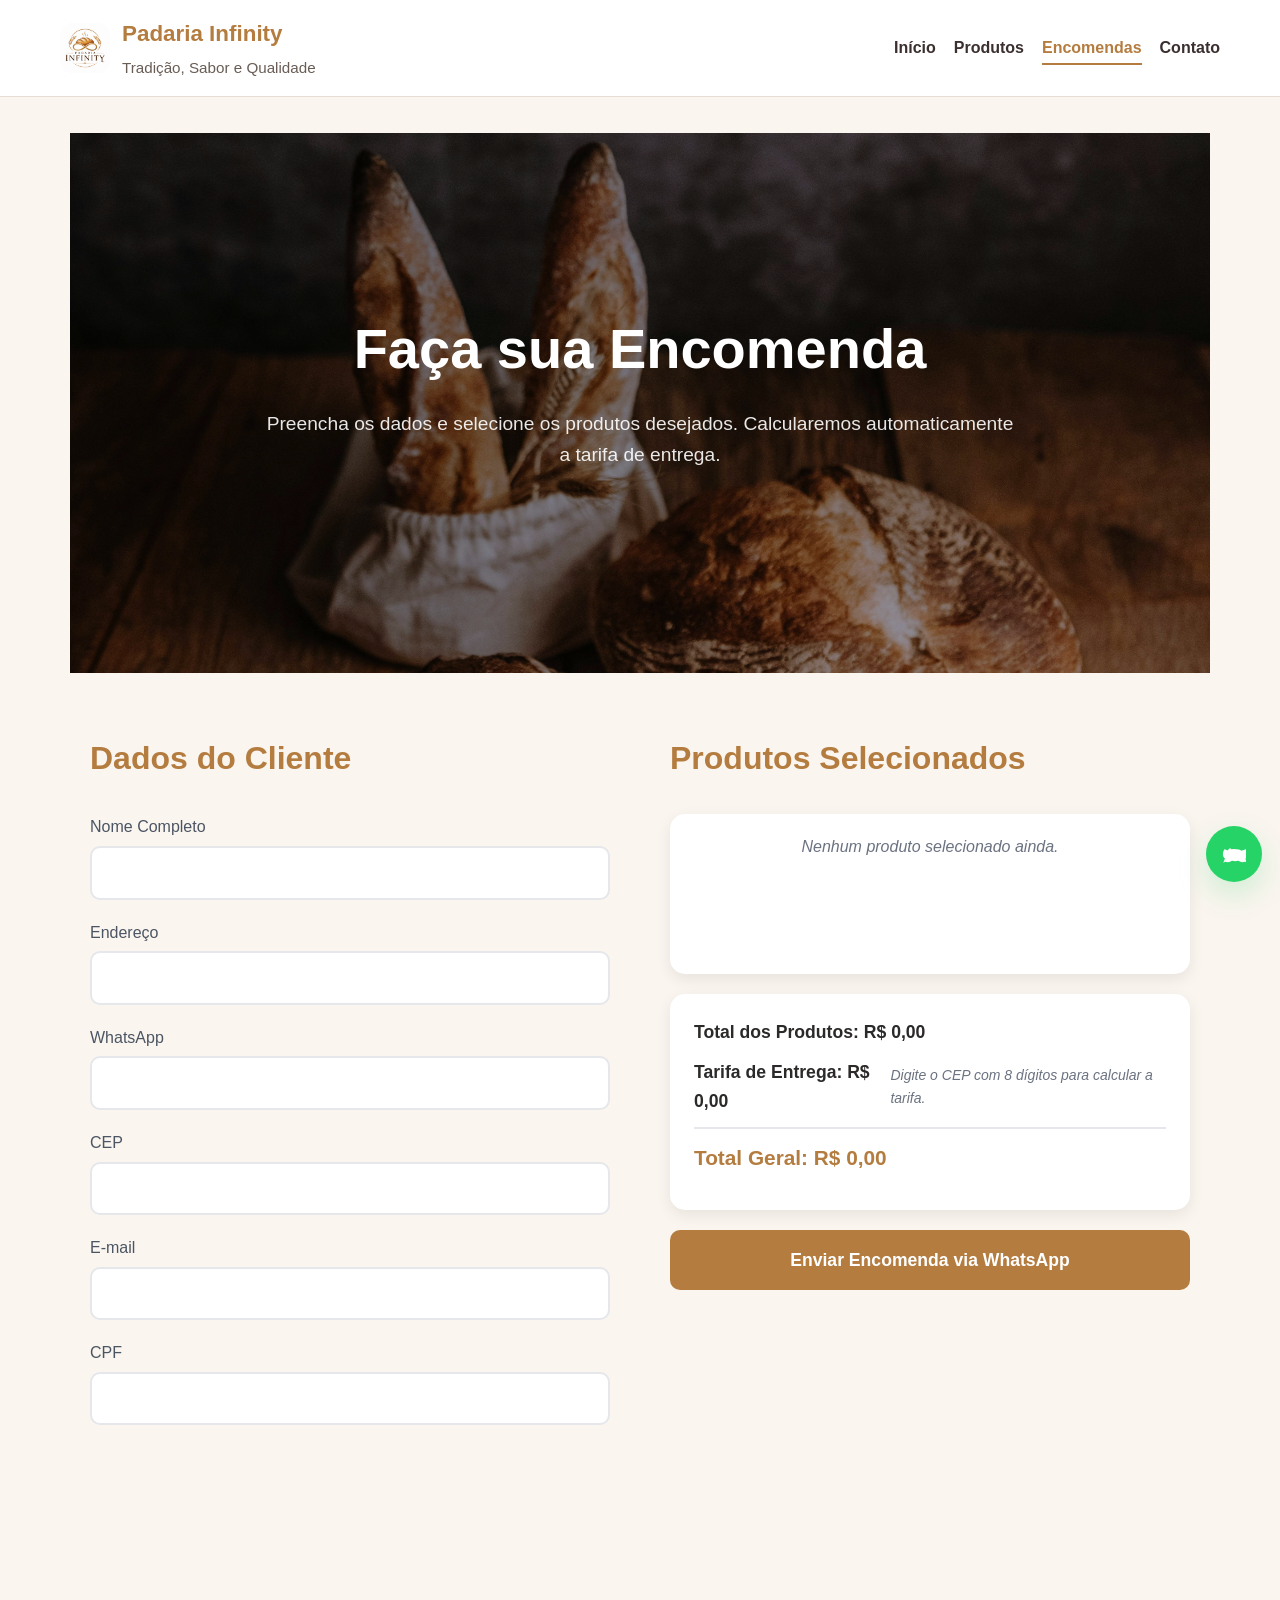
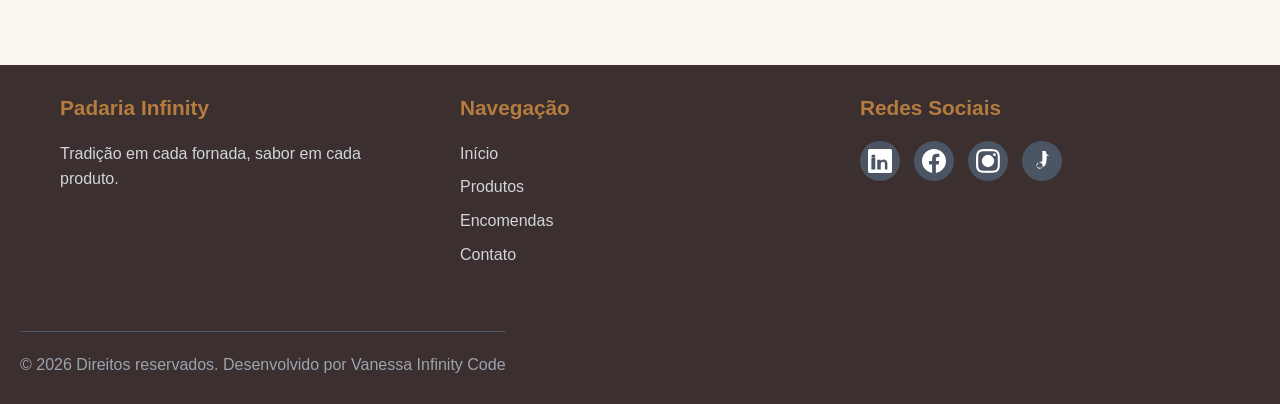
==== encomendas.html @ f43fce92 "att" ====
<!DOCTYPE html>
<html lang="pt-br">
<head>
  <meta charset="UTF-8">
  <meta name="viewport" content="width=device-width, initial-scale=1.0">
  <meta name="description" content="Faça sua encomenda online na Padaria Infinity. Preencha os dados e calcule a tarifa de entrega automática.">
  <meta name="keywords" content="encomenda, pedido, delivery, padaria, compra online">
  <meta name="author" content="Vanessa Infinity Code">
  <meta property="og:title" content="Encomendas - Padaria Infinity">
  <meta property="og:description" content="Faça sua encomenda com facilidade. Calcularemos automaticamente a tarifa de entrega.">
  <meta property="og:type" content="website">
  <title>Encomendas - Padaria Infinity</title>
  <link rel="stylesheet" href="style.css">
  <link rel="manifest" href="manifest.json">
  <link rel="icon" type="image/x-icon" href="imagens/logo.png">
</head>
<body>
  <a href="#main-content" class="skip-to-main">Pular para conteúdo principal</a>
  
  <a class="whatsapp-float" href="https://wa.me/55119964995899?text=Olá,%20gostaria%20de%20falar%20com%20a%20Padaria%20Infinity" target="_blank" rel="noreferrer" aria-label="Abrir WhatsApp da Padaria Infinity">
    <svg viewBox="0 0 24 24" fill="currentColor"><path d="M17.472 14.382c-.297-.149-1.758-.867-2.03-.967-.273-.099-.471-.148-.67.15-.197.297-.767.966-.94 1.164-.173.199-.347.223-.644.075-.297-.15-1.255-.463-2.39-1.475-.883-.788-1.48-1.761-1.653-2.059-.173-.297-.018-.458.13-.606.134-.133.298-.347.446-.52.149-.174.198-.298.298-.497.099-.198.05-.371-.025-.52-.075-.149-.669-1.612-.916-2.207-.242-.579-.487-.5-.67-.51-.173-.008-.371-.01-.57-.01-.198 0-.52.074-.792.372-.272.297-1.04 1.016-1.04 2.479 0 1.462 1.065 2.875 1.213 3.074.149.198 2.096 3.2 5.076 4.487.709.306 1.262.489 1.694.625.712.227 1.36.195 1.871.118.571-.085 1.758-.719 2.006-1.413.248-.694.248-1.289.173-1.413-.074-.124-.272-.198-.57-.347m-5.421-7.403h-.004a9.87 9.87 0 00-4.946 1.348l-.355.192-.368-.06c-1.286-.264-2.514-.666-3.555-1.303l-.142-.091-.154.164a6.993 6.993 0 00-1.524 3.501c-.423 1.994.3 4.259 1.803 5.748l.155.159-.048.137c-.568 1.622-.923 2.236-1.58 3.772.607-.175 1.19-.435 1.753-.768l.131-.09.145.04c2.363.786 4.806.48 6.57-.923l.151-.114.157.044c1.913.56 3.97.56 5.883 0l.157-.044.151.114c1.764 1.403 4.207 1.71 6.57.923l.145-.04.131.09c.563.333 1.146.593 1.753.768-.657-1.536-1.012-2.15-1.58-3.772l-.048-.137.155-.159c1.503-1.489 2.226-3.754 1.803-5.748a6.993 6.993 0 00-1.524-3.501l-.142-.091-.154.164c-1.041.637-2.269 1.039-3.555 1.303l-.368.06-.355-.192a9.87 9.87 0 00-4.946-1.348z"/></svg>
  </a>

  <header class="site-header">
    <div class="header-container">
      <div class="brand">
        <div class="logo-box">
          <img src="imagens/logo.png" alt="Logo Padaria Infinity" class="logo" onerror="this.style.display='none'">
        </div>
        <div class="brand-text">
          <h1>Padaria Infinity</h1>
          <p>Tradição, Sabor e Qualidade</p>
        </div>
      </div>
      
      <nav class="main-nav">
        <a href="index.html" class="nav-link">Início</a>
        <a href="produtos.html" class="nav-link">Produtos</a>
        <a href="encomendas.html" class="nav-link active">Encomendas</a>
        <a href="contatos.html" class="nav-link">Contato</a>
      </nav>
    </div>
  </header>

  <main id="main-content">
    <section class="orders-hero">
      <div class="container">
        <h1>Faça sua Encomenda</h1>
        <p>Preencha os dados e selecione os produtos desejados. Calcularemos automaticamente a tarifa de entrega.</p>
      </div>
    </section>

    <section class="orders-section">
      <div class="container">
        <div class="form-grid">
          <div class="customer-form">
            <h2>Dados do Cliente</h2>
            <form id="customer-form" onsubmit="return false;">
              <div class="form-group">
                <label for="nome">Nome Completo</label>
                <input type="text" id="nome" name="nome" required>
              </div>
              <div class="form-group">
                <label for="endereco">Endereço</label>
                <input type="text" id="endereco" name="endereco" required>
              </div>
              <div class="form-group">
                <label for="whatsapp">WhatsApp</label>
                <input type="tel" id="whatsapp" name="whatsapp" required>
              </div>
              <div class="form-group">
                <label for="cep">CEP</label>
                <input type="text" id="cep" name="cep" required oninput="calcularTarifa()">
              </div>
              <div class="form-group">
                <label for="email">E-mail</label>
                <input type="email" id="email" name="email" required>
              </div>
              <div class="form-group">
                <label for="cpf">CPF</label>
                <input type="text" id="cpf" name="cpf" required>
              </div>
            </form>
          </div>

          <div class="order-form">
            <h2>Produtos Selecionados</h2>
            <div id="pedido-list" class="pedido-list">
              <p class="empty-cart">Nenhum produto selecionado ainda.</p>
            </div>
            <div class="order-summary">
              <div class="total-section">
                <strong>Total dos Produtos: R$ <span id="total-produtos">0,00</span></strong>
              </div>
              <div class="tarifa-section">
                <strong>Tarifa de Entrega: R$ <span id="tarifa-entrega">0,00</span></strong>
                <p id="tarifa-info" class="tarifa-info">Digite o CEP para calcular a tarifa.</p>
              </div>
              <div class="grand-total">
                <strong>Total Geral: R$ <span id="total-geral">0,00</span></strong>
              </div>
            </div>
            <button type="button" class="submit-order-btn" onclick="enviarAgendamento(event)">Enviar Encomenda via WhatsApp</button>
          </div>
        </div>
      </div>
    </section>
  </main>

  <footer class="site-footer">
    <div class="container footer-content">
      <div class="footer-section">
        <h3>Padaria Infinity</h3>
        <p>Tradição em cada fornada, sabor em cada produto.</p>
      </div>
      <div class="footer-section">
        <h3>Navegação</h3>
        <ul>
          <li><a href="index.html">Início</a></li>
          <li><a href="produtos.html">Produtos</a></li>
          <li><a href="encomendas.html">Encomendas</a></li>
          <li><a href="contatos.html">Contato</a></li>
        </ul>
      </div>
      <div class="footer-section">
        <h3>Redes Sociais</h3>
        <div class="social-links">
          <a href="https://linkedin.com" target="_blank" rel="noopener noreferrer" aria-label="LinkedIn da Padaria Infinity" title="LinkedIn">
            <svg viewBox="0 0 24 24" fill="currentColor"><path d="M20.447 20.452h-3.554v-5.569c0-1.328-.475-2.236-1.986-2.236-1.081 0-1.722.731-2.004 1.438-.103.25-.129.599-.129.948v5.419h-3.554s.05-8.795 0-9.733h3.554v1.375c.427-.659 1.191-1.592 2.897-1.592 2.117 0 3.704 1.385 3.704 4.362v5.588zM5.337 8.855c-1.144 0-1.915-.759-1.915-1.71 0-.955.77-1.71 1.96-1.71 1.188 0 1.915.755 1.94 1.71 0 .951-.752 1.71-1.985 1.71zm1.946 11.597H3.392V9.019h3.891v11.433zM22.225 0H1.771C.792 0 0 .774 0 1.729v20.542C0 23.227.792 24 1.771 24h20.451C23.2 24 24 23.227 24 22.271V1.729C24 .774 23.2 0 22.225 0z"/></svg>
          </a>
          <a href="https://facebook.com" target="_blank" rel="noopener noreferrer" aria-label="Facebook da Padaria Infinity" title="Facebook">
            <svg viewBox="0 0 24 24" fill="currentColor"><path d="M24 12.073c0-6.627-5.373-12-12-12s-12 5.373-12 12c0 5.99 4.388 10.954 10.125 11.854v-8.385H7.078v-3.47h3.047V9.43c0-3.007 1.792-4.669 4.533-4.669 1.312 0 2.686.235 2.686.235v2.953H15.83c-1.491 0-1.956.925-1.956 1.874v2.25h3.328l-.532 3.47h-2.796v8.385C19.612 23.027 24 18.062 24 12.073z"/></svg>
          </a>
          <a href="https://instagram.com" target="_blank" rel="noopener noreferrer" aria-label="Instagram da Padaria Infinity" title="Instagram">
            <svg viewBox="0 0 24 24" fill="currentColor"><path d="M12 0C8.74 0 8.333.015 7.053.072 5.775.132 4.905.333 4.117.63c-.794.297-1.473.702-2.082 1.31-.609.609-1.013 1.288-1.31 2.082-.297.788-.5 1.657-.56 2.935C.015 8.333 0 8.74 0 12s.015 3.667.072 4.947c.06 1.277.263 2.148.56 2.935.297.795.702 1.474 1.31 2.082.609.609 1.288 1.013 2.082 1.31.788.297 1.66.5 2.948.56 1.272.072 1.67.088 4.947.088s3.667-.016 4.947-.072c1.277-.06 2.148-.262 2.935-.56.795-.297 1.474-.702 2.082-1.31.609-.609 1.013-1.288 1.31-2.082.297-.787.5-1.657.56-2.935.072-1.279.088-1.687.088-4.947s-.015-3.667-.072-4.947c-.06-1.277-.262-2.149-.56-2.935-.297-.795-.702-1.474-1.31-2.082-.609-.609-1.288-1.013-2.082-1.31-.788-.297-1.657-.5-2.935-.56C15.667.015 15.26 0 12 0zm0 2.16c3.203 0 3.585.009 4.849.070 1.171.054 1.805.244 2.227.408.562.217.96.477 1.382.896.419.42.679.819.896 1.381.164.422.354 1.057.408 2.227.061 1.264.07 1.645.07 4.849 0 3.205-.009 3.584-.070 4.849-.054 1.171-.244 1.804-.408 2.227-.217.562-.477.96-.896 1.382-.42.419-.819.679-1.381.896-.422.164-1.056.354-2.227.408-1.264.061-1.645.07-4.849.07-3.204 0-3.584-.009-4.849-.070-1.171-.054-1.805-.244-2.227-.408-.562-.217-.96-.477-1.382-.896-.419-.42-.679-.819-.896-1.381-.164-.422-.354-1.057-.408-2.227-.061-1.264-.07-1.645-.07-4.849 0-3.204.009-3.584.070-4.849.054-1.171.244-1.804.408-2.227.217-.562.477-.96.896-1.382.42-.419.819-.679 1.381-.896.422-.164 1.056-.354 2.227-.408 1.264-.061 1.645-.07 4.849-.07zM5.838 12a6.162 6.162 0 1 1 12.324 0 6.162 6.162 0 0 1-12.324 0zM12 16a4 4 0 1 1 0-8 4 4 0 0 1 0 8zm4.965-10.322a1.44 1.44 0 1 1 2.881.001 1.44 1.44 0 0 1-2.881-.001z"/></svg>
          </a>
          <a href="https://tiktok.com" target="_blank" rel="noopener noreferrer" aria-label="TikTok da Padaria Infinity" title="TikTok">
            <svg viewBox="0 0 24 24" fill="currentColor"><path d="M19.59 6.69a4.83 4.83 0 0 1-3.77-4.25V2h-3.45v13.67a2.89 2.89 0 0 1-5.66 1.94 2.89 2.89 0 0 1 5.66-1.93v-3.49a6.47 6.47 0 0 0-5.61 5.63 6.37 6.37 0 0 0 9.59-5.84c.23-1.13.36-2.36.36-3.59V6a8.38 8.38 0 0 0-4.1 1.04z"/></svg>
          </a>
        </div>
      </div>
    </div>
    <div class="footer-bottom">
      <p>&copy; 2026 Direitos reservados. Desenvolvido por Vanessa Infinity Code</p>
    </div>
  </footer>

  <script src="script.js"></script>
</body>
</html>
---- style.css ----
/* Reset and Base Styles */
* {
  box-sizing: border-box;
  margin: 0;
  padding: 0;
}

body {
  font-family: 'Inter', -apple-system, BlinkMacSystemFont, 'Segoe UI', Roboto, sans-serif;
  background: #faf5ef;
  color: #2c2a29;
  line-height: 1.6;
  overflow-x: hidden;
}

img {
  max-width: 100%;
  display: block;
}

a {
  color: inherit;
  text-decoration: none;
}

button,
input,
select,
textarea {
  font: inherit;
}

/* WhatsApp Float */
.whatsapp-float {
  position: fixed;
  bottom: 24px;
  right: 24px;
  width: 56px;
  height: 56px;
  background: #25d366;
  border-radius: 50%;
  display: flex;
  align-items: center;
  justify-content: center;
  color: white;
  font-size: 24px;
  box-shadow: 0 4px 12px rgba(37, 211, 102, 0.3);
  transition: transform 0.2s ease;
  z-index: 1000;
}

.whatsapp-float:hover {
  transform: scale(1.1);
}

/* Header */
.site-header {
  position: sticky;
  top: 0;
  z-index: 100;
  background: rgba(255, 255, 255, 0.96);
  backdrop-filter: blur(10px);
  border-bottom: 1px solid #e6ddd5;
}

.header-container {
  max-width: 1200px;
  margin: 0 auto;
  padding: 16px 20px;
  display: flex;
  align-items: center;
  justify-content: space-between;
  gap: 20px;
}

.brand {
  display: flex;
  align-items: center;
  gap: 12px;
}

.logo-box {
  width: 50px;
  height: 50px;
  border-radius: 12px;
  overflow: hidden;
  background: #b47c3f;
  display: flex;
  align-items: center;
  justify-content: center;
}

.logo {
  width: 100%;
  height: 100%;
  object-fit: cover;
}

.brand-text h1 {
  font-size: 1.5rem;
  font-weight: 700;
  color: #b47c3f;
  margin: 0;
}

.brand-text p {
  font-size: 0.875rem;
  color: #6b7280;
  margin: 0;
}

.main-nav {
  display: flex;
  gap: 24px;
}

.nav-link {
  font-weight: 500;
  color: #4b5563;
  transition: color 0.2s ease;
  position: relative;
}

.nav-link.active {
  color: #b47c3f;
}

.nav-link::after {
  content: '';
  position: absolute;
  bottom: -4px;
  left: 0;
  width: 0;
  height: 2px;
  background: #b47c3f;
  transition: width 0.2s ease;
}

.nav-link:hover::after,
.nav-link.active::after {
  width: 100%;
}

/* Main Content */
main {
  max-width: 1200px;
  margin: 0 auto;
  padding: 0 20px;
}

.container {
  max-width: 1200px;
  margin: 0 auto;
  padding: 0 20px;
}

/* Hero Sections */
.hero,
.products-hero,
.orders-hero,
.contact-hero {
  background: linear-gradient(135deg, rgba(0, 0, 0, 0.4), rgba(0, 0, 0, 0.2)), url('imagens/paes-cafe.jpg') center/cover no-repeat;
  color: white;
  min-height: 60vh;
  display: flex;
  align-items: center;
  justify-content: center;
  text-align: center;
  padding: 80px 20px;
  margin-bottom: 60px;
}

.hero-content,
.products-hero .container,
.orders-hero .container,
.contact-hero .container {
  max-width: 800px;
}

.hero h2,
.products-hero h1,
.orders-hero h1,
.contact-hero h1 {
  font-size: clamp(2rem, 5vw, 3.5rem);
  font-weight: 700;
  margin: 0 0 16px;
}

.hero p,
.products-hero p,
.orders-hero p,
.contact-hero p {
  font-size: 1.2rem;
  margin: 0 0 32px;
  opacity: 0.9;
}

.cta-button {
  display: inline-flex;
  align-items: center;
  justify-content: center;
  padding: 16px 32px;
  background: #b47c3f;
  color: white;
  border: none;
  border-radius: 50px;
  font-weight: 600;
  font-size: 1.1rem;
  cursor: pointer;
  transition: all 0.3s ease;
  box-shadow: 0 4px 15px rgba(180, 124, 63, 0.3);
}

.cta-button:hover {
  transform: translateY(-2px);
  box-shadow: 0 8px 25px rgba(180, 124, 63, 0.4);
}

.cta-button.primary {
  background: #b47c3f;
}

.cta-button.secondary {
  background: #6b7280;
}

/* Sections */
section {
  margin-bottom: 80px;
}

.intro-section {
  display: grid;
  grid-template-columns: 1fr 1fr;
  gap: 60px;
  align-items: start;
  margin-bottom: 80px;
}

.intro-text h2 {
  font-size: 2.5rem;
  font-weight: 700;
  color: #b47c3f;
  margin-bottom: 20px;
}

.intro-text p {
  font-size: 1.1rem;
  line-height: 1.7;
  color: #4b5563;
}

.values-grid {
  display: grid;
  grid-template-columns: repeat(auto-fit, minmax(250px, 1fr));
  gap: 30px;
}

.value-card {
  background: white;
  border-radius: 20px;
  padding: 32px 24px;
  text-align: center;
  box-shadow: 0 10px 30px rgba(0, 0, 0, 0.08);
  transition: transform 0.3s ease, box-shadow 0.3s ease;
}

.value-card:hover {
  transform: translateY(-5px);
  box-shadow: 0 20px 40px rgba(0, 0, 0, 0.12);
}

.value-icon {
  font-size: 3rem;
  margin-bottom: 16px;
}

.value-card h3 {
  font-size: 1.5rem;
  font-weight: 600;
  color: #b47c3f;
  margin-bottom: 12px;
}

.value-card p {
  color: #6b7280;
  line-height: 1.6;
}

/* Gallery */
.gallery-section {
  background: white;
  border-radius: 20px;
  padding: 60px 40px;
  box-shadow: 0 10px 30px rgba(0, 0, 0, 0.08);
  margin-bottom: 80px;
}

.gallery-section h2 {
  text-align: center;
  font-size: 2.5rem;
  font-weight: 700;
  color: #b47c3f;
  margin-bottom: 40px;
}

.gallery-grid {
  display: grid;
  grid-template-columns: repeat(auto-fit, minmax(250px, 1fr));
  gap: 20px;
}

.gallery-item {
  position: relative;
  border-radius: 15px;
  overflow: hidden;
  aspect-ratio: 4/3;
  box-shadow: 0 8px 25px rgba(0, 0, 0, 0.1);
  transition: transform 0.3s ease;
}

.gallery-item:hover {
  transform: scale(1.05);
}

.gallery-item img {
  width: 100%;
  height: 100%;
  object-fit: cover;
}

.gallery-item span {
  position: absolute;
  bottom: 0;
  left: 0;
  right: 0;
  background: linear-gradient(transparent, rgba(0, 0, 0, 0.7));
  color: white;
  padding: 20px 16px 16px;
  font-weight: 600;
  font-size: 1.1rem;
}

/* Horario */
.horario-section {
  background: #b47c3f;
  color: white;
  border-radius: 20px;
  padding: 60px 40px;
  text-align: center;
  margin-bottom: 80px;
}

.horario-section h2 {
  font-size: 2.5rem;
  font-weight: 700;
  margin-bottom: 40px;
}

.horario-grid {
  display: grid;
  grid-template-columns: repeat(auto-fit, minmax(200px, 1fr));
  gap: 30px;
}

.horario-item {
  background: rgba(255, 255, 255, 0.1);
  border-radius: 15px;
  padding: 30px 20px;
  backdrop-filter: blur(10px);
}

.horario-item strong {
  display: block;
  font-size: 1.3rem;
  font-weight: 600;
  margin-bottom: 8px;
}

.horario-item p {
  font-size: 1.1rem;
  opacity: 0.9;
}

/* CTA Section */
.cta-section {
  text-align: center;
  margin-bottom: 80px;
}

.cta-section h2 {
  font-size: 2.5rem;
  font-weight: 700;
  color: #b47c3f;
  margin-bottom: 20px;
}

.cta-buttons {
  display: flex;
  gap: 20px;
  justify-content: center;
  flex-wrap: wrap;
}

/* Products */
.products-section {
  margin-bottom: 80px;
}

.category-section {
  margin-bottom: 60px;
}

.category-section h2 {
  font-size: 2rem;
  font-weight: 700;
  color: #b47c3f;
  margin-bottom: 30px;
  text-align: center;
}

.product-grid {
  display: grid;
  grid-template-columns: repeat(auto-fit, minmax(280px, 1fr));
  gap: 30px;
}

.product-card {
  background: white;
  border-radius: 20px;
  overflow: hidden;
  box-shadow: 0 10px 30px rgba(0, 0, 0, 0.08);
  transition: transform 0.3s ease, box-shadow 0.3s ease;
}

.product-card:hover {
  transform: translateY(-5px);
  box-shadow: 0 20px 40px rgba(0, 0, 0, 0.12);
}

.product-image {
  width: 100%;
  height: 200px;
  object-fit: cover;
}

.product-info {
  padding: 24px;
}

.product-info h3 {
  font-size: 1.3rem;
  font-weight: 600;
  color: #2c2a29;
  margin-bottom: 8px;
}

.product-info p {
  color: #6b7280;
  line-height: 1.6;
  margin-bottom: 16px;
}

.product-price {
  font-size: 1.2rem;
  font-weight: 700;
  color: #b47c3f;
  margin-bottom: 16px;
}

.add-to-cart-btn {
  width: 100%;
  padding: 12px;
  background: #b47c3f;
  color: white;
  border: none;
  border-radius: 10px;
  font-weight: 600;
  cursor: pointer;
  transition: background 0.2s ease;
}

.add-to-cart-btn:hover {
  background: #9c6933;
}

/* Orders */
.orders-section {
  margin-bottom: 80px;
}

.form-grid {
  display: grid;
  grid-template-columns: 1fr 1fr;
  gap: 60px;
  align-items: start;
}

.customer-form h2,
.order-form h2 {
  font-size: 2rem;
  font-weight: 700;
  color: #b47c3f;
  margin-bottom: 30px;
}

.form-group {
  margin-bottom: 20px;
}

.form-group label {
  display: block;
  font-weight: 500;
  color: #4b5563;
  margin-bottom: 6px;
}

.form-group input,
.form-group select,
.form-group textarea {
  width: 100%;
  padding: 12px 16px;
  border: 2px solid #e5e7eb;
  border-radius: 10px;
  font-size: 1rem;
  transition: border-color 0.2s ease;
}

.form-group input:focus,
.form-group select:focus,
.form-group textarea:focus {
  outline: none;
  border-color: #b47c3f;
}

.form-group textarea {
  resize: vertical;
  min-height: 100px;
}

.pedido-list {
  background: white;
  border-radius: 15px;
  padding: 20px;
  min-height: 200px;
  box-shadow: 0 5px 15px rgba(0, 0, 0, 0.08);
}

.pedido-item {
  display: flex;
  justify-content: space-between;
  align-items: center;
  padding: 12px 0;
  border-bottom: 1px solid #e5e7eb;
}

.pedido-item:last-child {
  border-bottom: none;
}

.pedido-item button {
  background: #dc2626;
  color: white;
  border: none;
  border-radius: 6px;
  padding: 6px 12px;
  cursor: pointer;
  font-size: 0.875rem;
  transition: background 0.2s ease;
}

.pedido-item button:hover {
  background: #b91c1c;
}

.empty-cart {
  text-align: center;
  color: #6b7280;
  font-style: italic;
}

.order-summary {
  background: white;
  border-radius: 15px;
  padding: 24px;
  box-shadow: 0 5px 15px rgba(0, 0, 0, 0.08);
  margin-top: 20px;
}

.total-section,
.tarifa-section,
.grand-total {
  display: flex;
  justify-content: space-between;
  align-items: center;
  margin-bottom: 12px;
  font-size: 1.1rem;
}

.grand-total {
  font-size: 1.3rem;
  font-weight: 700;
  color: #b47c3f;
  border-top: 2px solid #e5e7eb;
  padding-top: 12px;
  margin-top: 12px;
}

.tarifa-info {
  font-size: 0.875rem;
  color: #6b7280;
  font-style: italic;
}

.submit-order-btn {
  width: 100%;
  padding: 16px;
  background: #b47c3f;
  color: white;
  border: none;
  border-radius: 10px;
  font-size: 1.1rem;
  font-weight: 600;
  cursor: pointer;
  transition: background 0.2s ease;
  margin-top: 20px;
}

.submit-order-btn:hover {
  background: #9c6933;
}

/* Contact */
.contact-section {
  margin-bottom: 80px;
}

.contact-grid {
  display: grid;
  grid-template-columns: 1fr 1fr;
  gap: 60px;
  align-items: start;
}

.contact-form h2 {
  font-size: 2rem;
  font-weight: 700;
  color: #b47c3f;
  margin-bottom: 30px;
}

.submit-contact-btn {
  width: 100%;
  padding: 16px;
  background: #b47c3f;
  color: white;
  border: none;
  border-radius: 10px;
  font-size: 1.1rem;
  font-weight: 600;
  cursor: pointer;
  transition: background 0.2s ease;
  margin-top: 20px;
}

.submit-contact-btn:hover {
  background: #9c6933;
}

.contact-info h2 {
  font-size: 2rem;
  font-weight: 700;
  color: #b47c3f;
  margin-bottom: 30px;
}

.map-box {
  border-radius: 15px;
  overflow: hidden;
  box-shadow: 0 10px 30px rgba(0, 0, 0, 0.1);
  margin-bottom: 30px;
}

.contact-details h3 {
  font-size: 1.3rem;
  font-weight: 600;
  color: #b47c3f;
  margin-bottom: 8px;
}

.contact-details p {
  color: #6b7280;
  line-height: 1.6;
  margin-bottom: 16px;
}

/* Footer */
.site-footer {
  background: #2c2a29;
  color: white;
  padding: 60px 0 20px;
  margin-top: 80px;
}

.footer-content {
  display: grid;
  grid-template-columns: repeat(auto-fit, minmax(250px, 1fr));
  gap: 40px;
  margin-bottom: 40px;
}

.footer-section h3 {
  font-size: 1.3rem;
  font-weight: 600;
  color: #b47c3f;
  margin-bottom: 16px;
}

.footer-section p {
  color: #d1d5db;
  line-height: 1.6;
}

.footer-section ul {
  list-style: none;
}

.footer-section li {
  margin-bottom: 8px;
}

.footer-section a {
  color: #d1d5db;
  transition: color 0.2s ease;
}

.footer-section a:hover {
  color: #b47c3f;
}

.social-links {
  display: flex;
  gap: 16px;
  margin-top: 16px;
}

.social-links a {
  width: 40px;
  height: 40px;
  background: #4b5563;
  border-radius: 50%;
  display: flex;
  align-items: center;
  justify-content: center;
  font-weight: bold;
  transition: background 0.2s ease;
}

.social-links svg {
  width: 24px;
  height: 24px;
  color: white;
}

.social-links a:hover {
  background: #b47c3f;
}

.footer-bottom {
  border-top: 1px solid #4b5563;
  padding-top: 20px;
  text-align: center;
  color: #9ca3af;
}

/* Responsive */
@media (max-width: 768px) {
  .header-container {
    flex-direction: column;
    gap: 16px;
  }

  .main-nav {
    gap: 16px;
  }

  .intro-section,
  .form-grid,
  .contact-grid {
    grid-template-columns: 1fr;
    gap: 40px;
  }

  .hero,
  .products-hero,
  .orders-hero,
  .contact-hero {
    min-height: 50vh;
    padding: 60px 20px;
  }

  .gallery-grid,
  .product-grid {
    grid-template-columns: 1fr;
  }

  .horario-grid {
    grid-template-columns: 1fr;
  }

  .cta-buttons {
    flex-direction: column;
    align-items: center;
  }

  .values-grid {
    grid-template-columns: 1fr;
  }

  .footer-content {
    grid-template-columns: 1fr;
    text-align: center;
  }

  .whatsapp-float {
    width: 50px;
    height: 50px;
    bottom: 16px;
    right: 16px;
  }
}

@media (max-width: 480px) {
  .container {
    padding: 0 16px;
  }

  main {
    padding: 0 16px;
  }

  .hero h2,
  .products-hero h1,
  .orders-hero h1,
  .contact-hero h1 {
    font-size: 2rem;
  }

  .intro-text h2,
  .gallery-section h2,
  .horario-section h2,
  .cta-section h2 {
    font-size: 2rem;
  }

  .product-card,
  .value-card {
    margin: 0 auto;
    max-width: 100%;
  }
}

/* Acessibilidade - Focus States */
button:focus,
a:focus,
input:focus,
select:focus,
textarea:focus {
  outline: 2px solid #b47c3f;
  outline-offset: 2px;
}

/* Skip to main content */
.skip-to-main {
  position: absolute;
  left: -9999px;
  z-index: 999;
}

.skip-to-main:focus {
  left: 0;
  top: 0;
  background: #b47c3f;
  color: white;
  padding: 10px 20px;
  text-decoration: none;
}

/* Melhorias gerais */
button {
  cursor: pointer;
  border: none;
}

html {
  scroll-behavior: smooth;
}

/* High contrast mode support */
@media (prefers-contrast: more) {
  button,
  a {
    font-weight: 700;
  }
}
  gap: 14px;
}

.logo {
  width: 60px;
  height: 60px;
  border-radius: 16px;
  object-fit: cover;
  background: #f1e7dc;
}

.brand h1 {
  margin: 0;
  font-size: 1.4rem;
}

.brand p {
  margin: 4px 0 0;
  color: #695d55;
  font-size: 0.95rem;
}

.main-nav {
  display: flex;
  flex-wrap: wrap;
  gap: 18px;
}

.main-nav a {
  color: #3b2f2f;
  font-weight: 600;
  transition: color 0.2s ease;
}

.main-nav a:hover {
  color: #b47c3f;
}

.whatsapp-float {
  position: fixed;
  right: 18px;
  bottom: 18px;
  z-index: 20;
  display: inline-flex;
  align-items: center;
  gap: 10px;
  padding: 12px 16px;
  background: #25d366;
  color: white;
  border-radius: 999px;
  box-shadow: 0 12px 30px rgba(37, 211, 102, 0.2);
}

.whatsapp-float img {
  width: 22px;
  height: 22px;
}

.hero {
  background: linear-gradient(180deg, rgba(0, 0, 0, 0.35), rgba(0, 0, 0, 0.2)), url('imagens/paes-cafe.jpg') center/cover no-repeat;
  color: white;
  min-height: 70vh;
  display: flex;
  align-items: center;
  justify-content: center;
  text-align: center;
  padding: 80px 20px;
}

.hero-content {
  max-width: 760px;
}

.hero h2 {
  font-size: clamp(2rem, 4vw, 3rem);
  margin: 0 0 16px;
}

.hero p {
  font-size: 1.05rem;
  margin: 0 0 24px;
  color: #f4eadc;
}

.button {
  display: inline-flex;
  align-items: center;
  justify-content: center;
  padding: 14px 24px;
  background: #b47c3f;
  color: white;
  border: none;
  border-radius: 999px;
  cursor: pointer;
  transition: transform 0.2s ease, background 0.2s ease;
}

.button:hover {
  transform: translateY(-1px);
  background: #9c6933;
}

main {
  max-width: 1180px;
  margin: 0 auto;
  padding: 36px 20px 60px;
}

section {
  margin-bottom: 60px;
}

.intro {
  display: grid;
  grid-template-columns: minmax(260px, 1fr) 1.3fr;
  gap: 32px;
  align-items: start;
}

.text-block h2,
.gallery h2,
.produtos-section h2,
.agendamento-section h2,
.contato-section h2,
.horario h2 {
  margin-top: 0;
}

.cards {
  display: grid;
  gap: 18px;
}

.cards article,
.box-form,
.map-box {
  background: white;
  border-radius: 20px;
  padding: 24px;
  box-shadow: 0 10px 30px rgba(60, 40, 20, 0.08);
}

.cards article h3 {
  margin-top: 0;
}

.gallery-grid {
  display: grid;
  grid-template-columns: repeat(auto-fit, minmax(180px, 1fr));
  gap: 18px;
}

.gallery-item {
  position: relative;
  overflow: hidden;
  border-radius: 20px;
}

.gallery-item span {
  position: absolute;
  left: 16px;
  bottom: 16px;
  color: white;
  font-weight: 700;
  text-shadow: 0 5px 18px rgba(0, 0, 0, 0.4);
}

.horario {
  background: #fff9f0;
  border-radius: 20px;
  padding: 28px;
  text-align: center;
}

.horario p {
  margin: 8px 0;
  font-weight: 600;
}

.produtos-section p {
  color: #5a4c3f;
}

.category + .category {
  margin-top: 36px;
}

.product-grid {
  display: grid;
  grid-template-columns: repeat(auto-fit, minmax(240px, 1fr));
  gap: 20px;
}

.produto-card {
  display: grid;
  gap: 16px;
  border-radius: 24px;
  overflow: hidden;
  background: white;
  padding: 0 0 24px;
}

.produto-card img {
  width: 100%;
  height: 180px;
  object-fit: cover;
}

.produto-card h4 {
  margin: 0;
}

.produto-card p {
  margin: 0;
  color: #6b5a4a;
}

.produto-card span {
  font-weight: 700;
}

.produto-card button {
  margin: 0 20px;
}

.forms-grid {
  display: grid;
  grid-template-columns: 1fr 1fr;
  gap: 24px;
}

.box-form label {
  display: grid;
  gap: 8px;
  margin-bottom: 18px;
  font-weight: 600;
}

.box-form input,
.box-form select,
.box-form textarea {
  width: 100%;
  padding: 12px 14px;
  border: 1px solid #d8cdc1;
  border-radius: 14px;
  background: #fff;
}

.box-form textarea {
  resize: vertical;
}

.tarifa-info p {
  margin: 10px 0 0;
  font-size: 0.95rem;
}

.pedido-list {
  min-height: 160px;
  display: grid;
  gap: 12px;
}

.pedido-list .empty {
  margin: 0;
  color: #7b6b5d;
}

.pedido-item {
  display: flex;
  align-items: center;
  justify-content: space-between;
  gap: 12px;
  padding: 14px 16px;
  border: 1px solid #e6ddd5;
  border-radius: 14px;
}

.pedido-item span {
  display: block;
}

.pedido-item button {
  background: transparent;
  border: none;
  color: #b47c3f;
  font-weight: 700;
  cursor: pointer;
}

.pedido-total {
  margin-top: 20px;
  padding-top: 16px;
  border-top: 1px solid #e6ddd5;
}

.full-width {
  width: 100%;
}

.contato-grid {
  grid-template-columns: 1.05fr 0.95fr;
}

.map-box iframe {
  width: 100%;
  height: 300px;
  border: none;
  border-radius: 18px;
}

.site-footer {
  background: #3b2f2f;
  color: #fff;
  padding: 26px 20px;
  display: flex;
  flex-wrap: wrap;
  justify-content: space-between;
  gap: 16px;
}

.social-links {
  display: flex;
  flex-wrap: wrap;
  gap: 14px;
}

.social-links a {
  color: #f7e5c6;
}

@media (max-width: 960px) {
  .header-top,
  .intro,
  .forms-grid,
  .contato-grid {
    grid-template-columns: 1fr;
  }

  .main-nav {
    justify-content: center;
  }
}

@media (max-width: 680px) {
  .hero {
    padding: 60px 16px;
  }

  .site-header {
    position: static;
  }

  .product-grid,
  .gallery-grid {
    grid-template-columns: 1fr;
  }

  .whatsapp-float {
    right: 14px;
    bottom: 14px;
  }
}
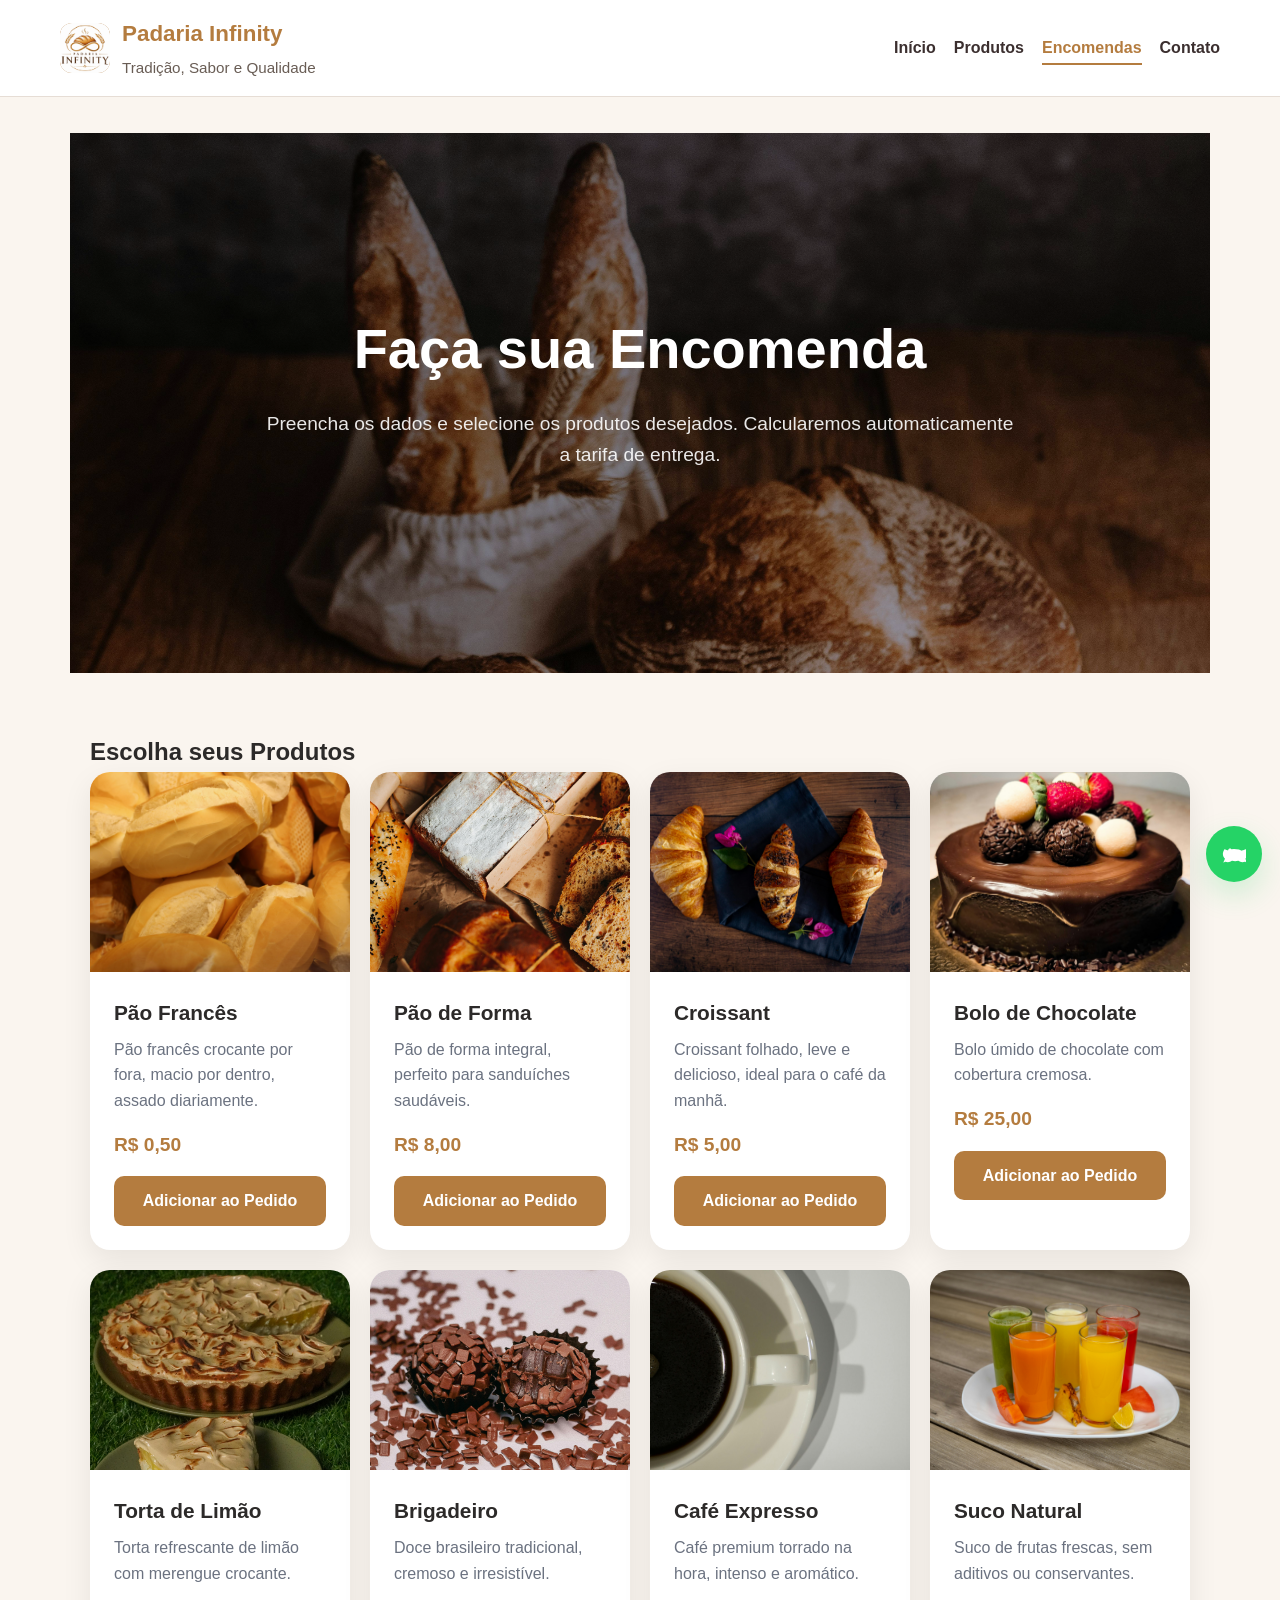
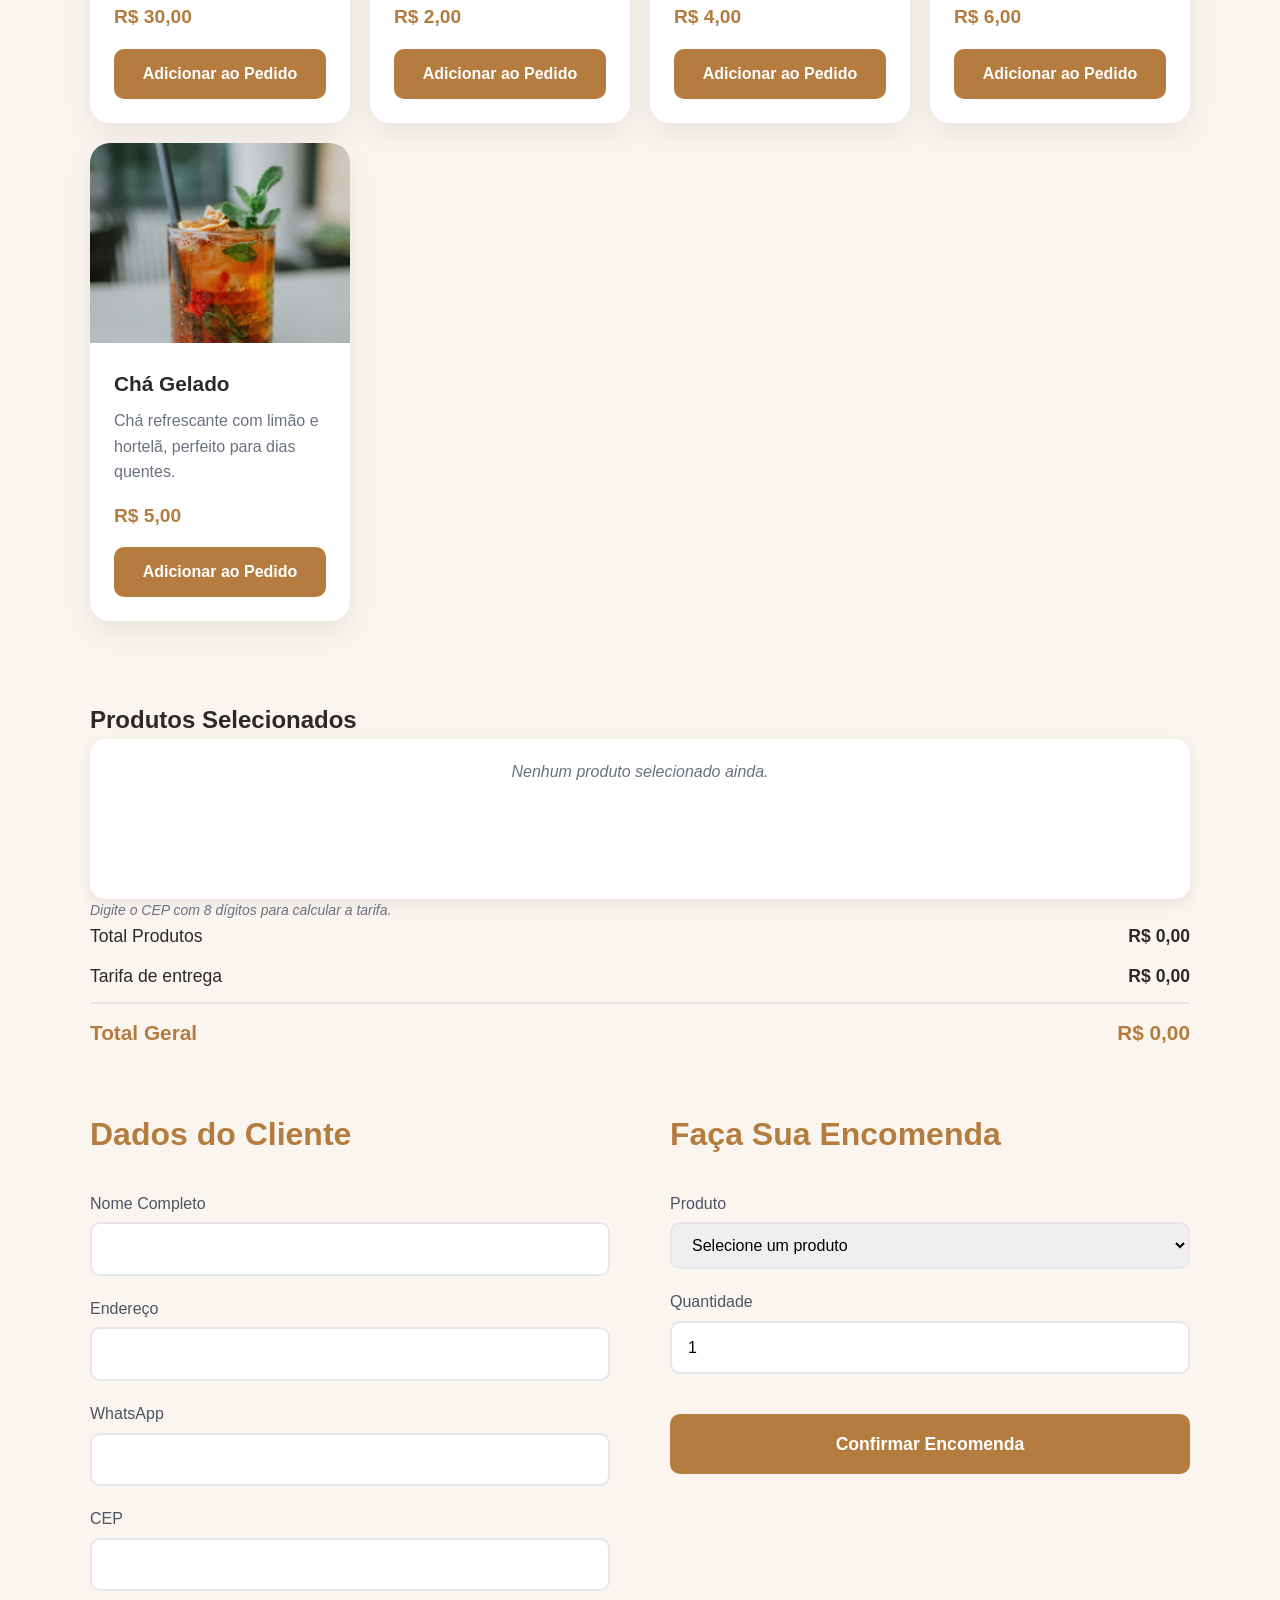
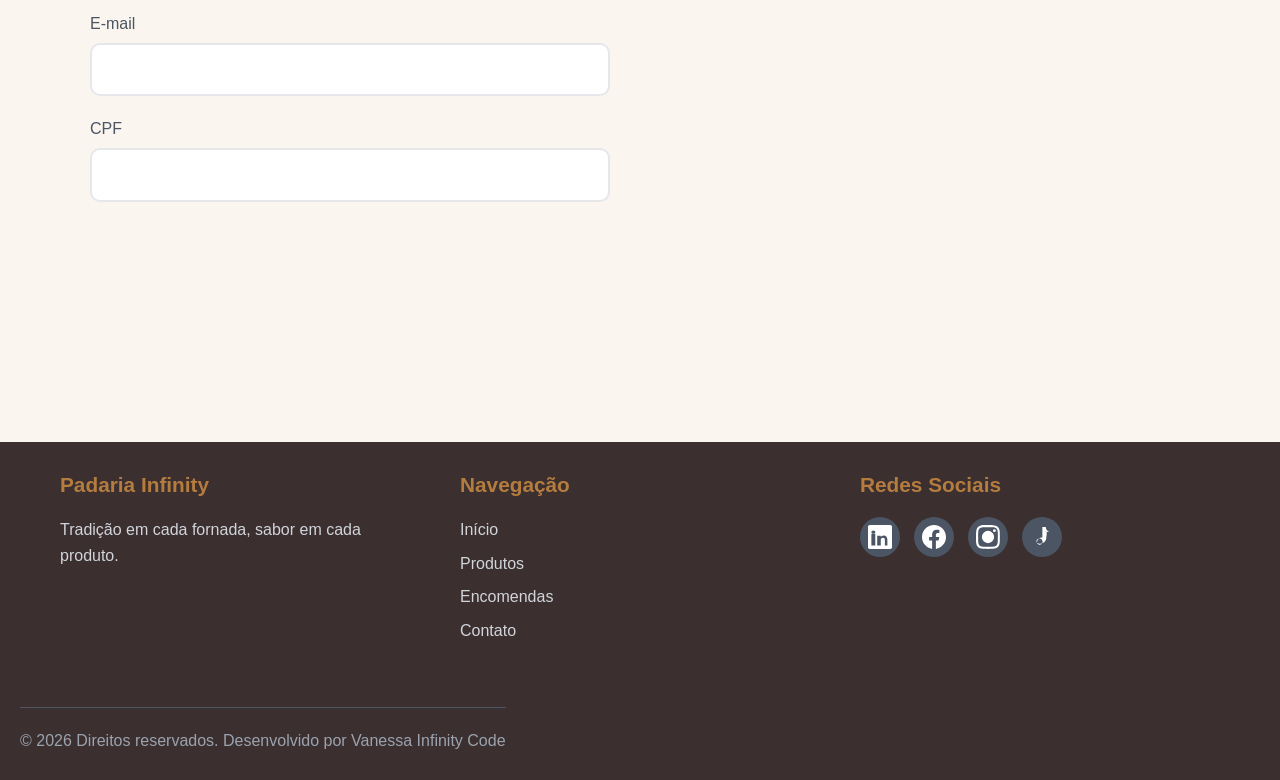
==== commit 0ed68221: "att" ====
--- a/encomendas.html
+++ b/encomendas.html
@@ -50,6 +50,35 @@
       </div>
     </section>
 
+    <section class="products-section">
+      <div class="container">
+        <h2>Escolha seus Produtos</h2>
+        <div id="product-catalog" class="product-grid"></div>
+      </div>
+    </section>
+
+    <section class="cart-section">
+      <div class="container">
+        <h2>Produtos Selecionados</h2>
+        <div id="pedido-list" class="pedido-list">
+          <p class="empty-cart">Nenhum produto selecionado ainda.</p>
+        </div>
+        <div class="tarifa-info" id="tarifa-info">Digite o CEP com 8 dígitos para calcular a tarifa.</div>
+        <div class="total-section">
+          <span>Total Produtos</span>
+          <strong>R$ <span id="total-produtos">0,00</span></strong>
+        </div>
+        <div class="tarifa-section">
+          <span>Tarifa de entrega</span>
+          <strong>R$ <span id="tarifa-entrega">0,00</span></strong>
+        </div>
+        <div class="grand-total">
+          <span>Total Geral</span>
+          <strong>R$ <span id="total-geral">0,00</span></strong>
+        </div>
+      </div>
+    </section>
+
     <section class="orders-section">
       <div class="container">
         <div class="form-grid">
@@ -84,23 +113,26 @@
           </div>
 
           <div class="order-form">
-            <h2>Produtos Selecionados</h2>
-            <div id="pedido-list" class="pedido-list">
-              <p class="empty-cart">Nenhum produto selecionado ainda.</p>
+            <h2>Faça Sua Encomenda</h2>
+            <form id="encomenda-form" onsubmit="confirmarEncomenda(event)">
+              <div class="form-group">
+                <label for="produto-select">Produto</label>
+                <select id="produto-select" name="produto" required>
+                  <option value="">Selecione um produto</option>
+                </select>
+              </div>
+              <div class="form-group">
+                <label for="quantidade">Quantidade</label>
+                <input type="number" id="quantidade" name="quantidade" min="1" value="1" required>
+              </div>
+              <button type="submit" class="submit-order-btn">Confirmar Encomenda</button>
+            </form>
+            <div id="resumo-encomenda" class="order-summary hidden">
+              <h3>Resumo da Encomenda</h3>
+              <p id="resumo-produto"></p>
+              <p id="resumo-quantidade"></p>
+              <p id="resumo-total"></p>
             </div>
-            <div class="order-summary">
-              <div class="total-section">
-                <strong>Total dos Produtos: R$ <span id="total-produtos">0,00</span></strong>
-              </div>
-              <div class="tarifa-section">
-                <strong>Tarifa de Entrega: R$ <span id="tarifa-entrega">0,00</span></strong>
-                <p id="tarifa-info" class="tarifa-info">Digite o CEP para calcular a tarifa.</p>
-              </div>
-              <div class="grand-total">
-                <strong>Total Geral: R$ <span id="total-geral">0,00</span></strong>
-              </div>
-            </div>
-            <button type="button" class="submit-order-btn" onclick="enviarAgendamento(event)">Enviar Encomenda via WhatsApp</button>
           </div>
         </div>
       </div>
@@ -145,6 +177,7 @@
     </div>
   </footer>
 
+  <script src="produtos.js"></script>
   <script src="script.js"></script>
 </body>
 </html>
--- a/style.css
+++ b/style.css
@@ -630,6 +630,10 @@
   background: #9c6933;
 }
 
+.hidden {
+  display: none !important;
+}
+
 /* Contact */
 .contact-section {
   margin-bottom: 80px;
@@ -902,8 +906,6 @@
   a {
     font-weight: 700;
   }
-}
-  gap: 14px;
 }
 
 .logo {
